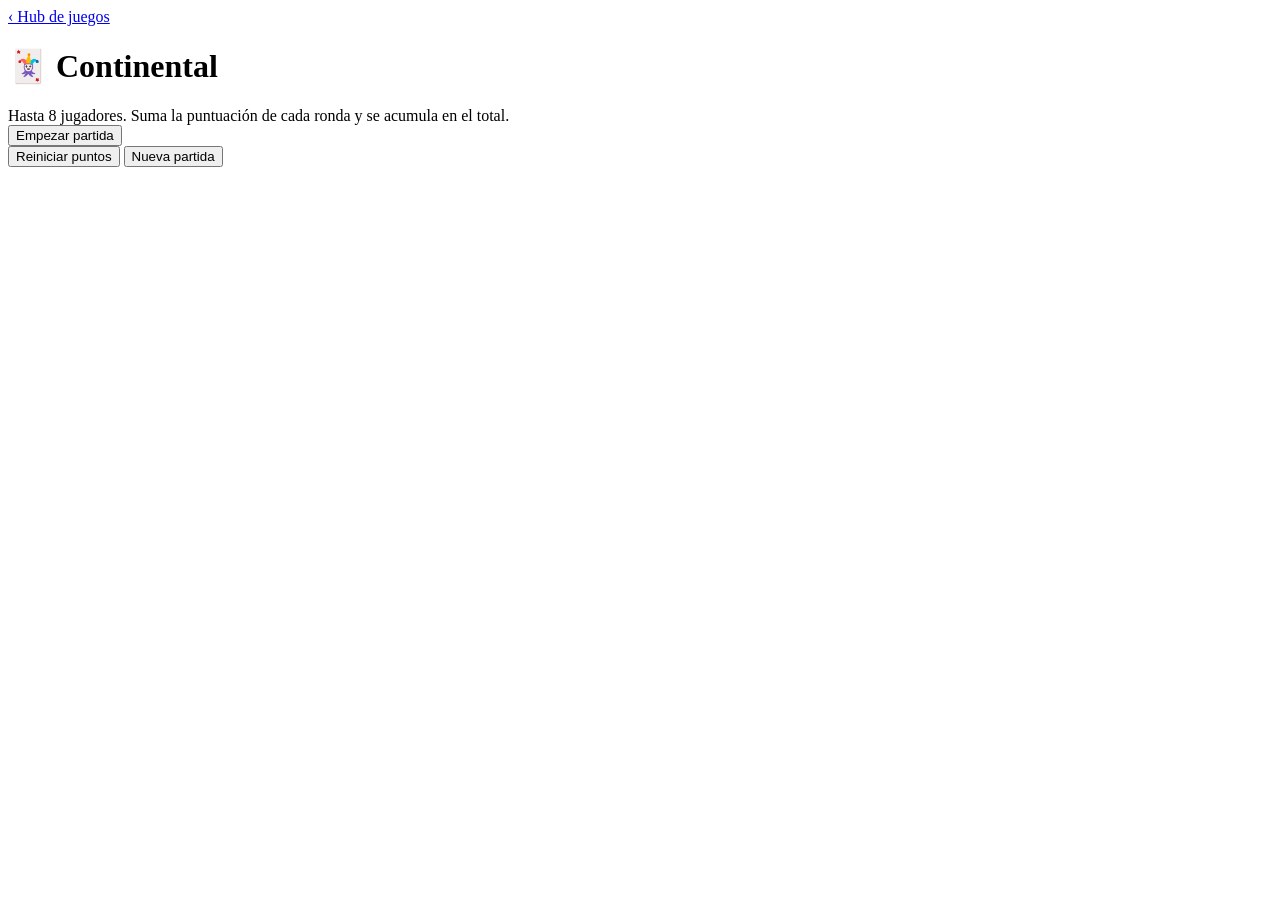
==== continental.html @ 879f1ace "Add files via upload" ====
<!DOCTYPE html>
<html lang="es">
<head>
<meta charset="UTF-8">
<meta name="viewport" content="width=device-width, initial-scale=1.0, maximum-scale=1.0">
<title>Continental · Marcador</title>
<link rel="manifest" href="manifest.json">
<meta name="theme-color" content="#122e26">
<link rel="apple-touch-icon" href="assets/icon-192.png">
<link rel="stylesheet" href="css/style.css">
</head>
<body>
<a class="back" href="index.html">‹ Hub de juegos</a>
<h1>🃏 Continental</h1>
<div class="sub">Hasta 8 jugadores. Suma la puntuación de cada ronda y se acumula en el total.</div>

<div id="setup">
  <div id="setupInputs"></div>
  <button class="btn" id="startBtn">Empezar partida</button>
</div>

<div id="winnerBanner"></div>
<div id="players"></div>

<div class="toolbar hidden" id="toolbar">
  <button class="btn secondary" id="resetBtn">Reiniciar puntos</button>
  <button class="btn secondary" id="newGameBtn">Nueva partida</button>
</div>

<script src="js/scorer.js"></script>
<script>
initScorer({
  gameId: 'continental',
  gameName: 'Continental',
  maxPlayers: 8,
  minPlayers: 2,
  lowWins: true,
  trackPhases: false
});
if('serviceWorker' in navigator){ navigator.serviceWorker.register('sw.js'); }
</script>
</body>
</html>
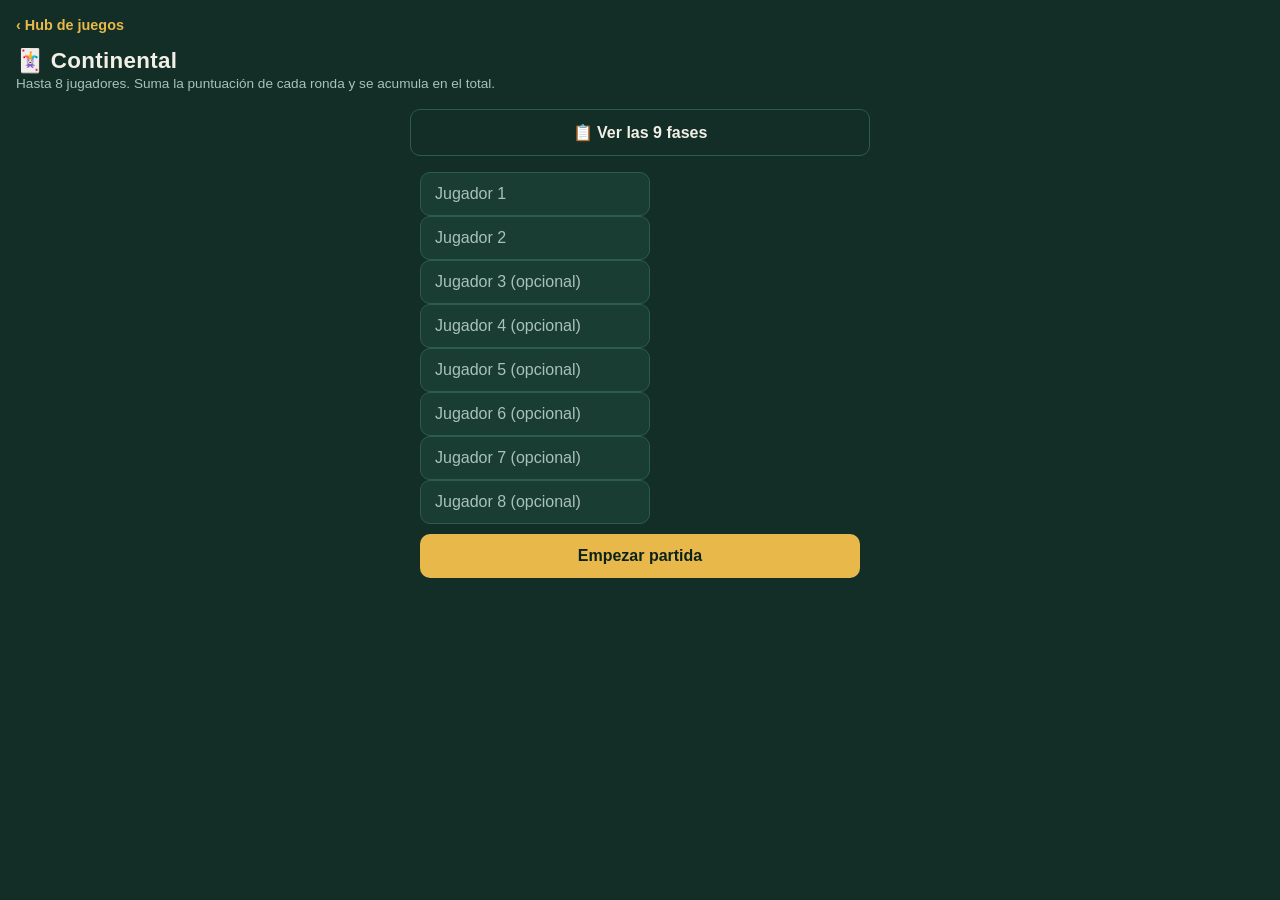
==== commit c1b1f9dd: "Add files via upload" ====
--- a/continental.html
+++ b/continental.html
@@ -35,7 +35,19 @@
   maxPlayers: 8,
   minPlayers: 2,
   lowWins: true,
-  trackPhases: false
+  trackPhases: true,
+  maxPhases: 9,
+  phases: [
+    'Fase 1: (pon aquí la descripción real)',
+    'Fase 2: (pon aquí la descripción real)',
+    'Fase 3: (pon aquí la descripción real)',
+    'Fase 4: (pon aquí la descripción real)',
+    'Fase 5: (pon aquí la descripción real)',
+    'Fase 6: (pon aquí la descripción real)',
+    'Fase 7: (pon aquí la descripción real)',
+    'Fase 8: (pon aquí la descripción real)',
+    'Fase 9: (pon aquí la descripción real)'
+  ]
 });
 if('serviceWorker' in navigator){ navigator.serviceWorker.register('sw.js'); }
 </script>
--- a/css/style.css
+++ b/css/style.css
@@ -0,0 +1,247 @@
+:root{
+  --felt: #122e26;
+  --panel: #1a3d33;
+  --panel-light: #234a3e;
+  --line: #2d5c4c;
+  --ink: #f2f0e6;
+  --muted: #a9c2b8;
+  --gold: #e8b94a;
+  --red: #e63946;
+  --blue: #4d7ea8;
+  --teal: #2a9d8f;
+  --purple: #9d6fd6;
+  --orange: #f4845f;
+  --pink: #d6336c;
+  --cyan: #3aafa9;
+  --yellow: #e8b94a;
+}
+*{box-sizing:border-box;}
+html,body{margin:0;}
+body{
+  font-family: -apple-system, "Segoe UI", Roboto, sans-serif;
+  background: var(--felt) url('assets/juego.png');
+  background-size: 240px 240px;
+  color: var(--ink);
+  min-height: 100vh;
+  padding: 16px;
+  padding-bottom: 40px;
+}
+a{color:inherit; text-decoration:none;}
+.back{
+  display:inline-flex;
+  align-items:center;
+  gap:6px;
+  color: var(--gold);
+  font-weight:700;
+  font-size: 0.9rem;
+  margin-bottom: 10px;
+}
+h1{
+  font-size: 1.4rem;
+  font-weight: 800;
+  letter-spacing: 0.3px;
+  margin: 4px 0 2px;
+  display:flex;
+  align-items:center;
+  gap:8px;
+}
+.sub{
+  color: var(--muted);
+  font-size: 0.85rem;
+  margin-bottom: 18px;
+  max-width: 520px;
+}
+/* ---- Hub ---- */
+.hub-grid{
+  display:grid;
+  grid-template-columns: repeat(auto-fit, minmax(150px,1fr));
+  gap: 14px;
+  max-width: 720px;
+  margin: 0 auto;
+}
+.chip{
+  background: var(--panel);
+  border-radius: 16px;
+  padding: 20px 16px;
+  border: 1px solid var(--line);
+  border-top: 6px solid var(--chip-accent, var(--gold));
+  display:flex;
+  flex-direction:column;
+  gap:6px;
+  min-height: 110px;
+  justify-content:center;
+  transition: transform .12s ease;
+}
+.chip:active{ transform: scale(0.97); }
+.chip .icon{ font-size: 1.8rem; }
+.chip .title{ font-weight:800; font-size:1.05rem; }
+.chip .meta{ color: var(--muted); font-size: 0.78rem; }
+.chip.soon{
+  opacity: 0.55;
+  border-top-color: var(--line);
+}
+/* ---- Setup form ---- */
+#setup{
+  display:flex;
+  flex-direction:column;
+  gap:10px;
+  max-width: 440px;
+  margin: 0 auto 20px;
+}
+#setup input{
+  background: var(--panel);
+  border: 1px solid var(--line);
+  border-radius: 10px;
+  padding: 12px 14px;
+  color: var(--ink);
+  font-size: 1rem;
+}
+#setup input::placeholder{color:var(--muted);}
+.btn{
+  border:none;
+  border-radius: 10px;
+  padding: 13px 16px;
+  font-size: 1rem;
+  font-weight: 700;
+  cursor:pointer;
+  color: #0c231b;
+  background: var(--gold);
+}
+.btn.secondary{
+  background: transparent;
+  border: 1px solid var(--line);
+  color: var(--ink);
+}
+.btn.small{
+  padding: 8px 10px;
+  font-size: 0.85rem;
+}
+.btn.ghost{
+  background: transparent;
+  border: none;
+  color: var(--muted);
+  padding: 6px 8px;
+  font-size: 0.85rem;
+}
+/* ---- Player cards ---- */
+#players{
+  display:grid;
+  grid-template-columns: repeat(auto-fit, minmax(150px,1fr));
+  gap: 12px;
+  max-width: 980px;
+  margin: 0 auto;
+}
+.card{
+  background: var(--panel);
+  border-radius: 14px;
+  padding: 14px;
+  border: 1px solid var(--line);
+  border-top: 6px solid var(--c-accent);
+  display:flex;
+  flex-direction:column;
+  gap:8px;
+}
+.card .name{
+  font-weight: 800;
+  font-size: 1.02rem;
+}
+.card .total{
+  font-family: "SF Mono", Menlo, monospace;
+  font-size: 2rem;
+  font-weight: 800;
+  line-height: 1;
+}
+.card .phase-label{
+  color: var(--muted);
+  font-size: 0.72rem;
+}
+.phase-row{
+  display:flex;
+  align-items:center;
+  gap:6px;
+  background: var(--panel-light);
+  border-radius: 8px;
+  padding: 6px 8px;
+  font-size: 0.82rem;
+}
+.phase-row .btn.small{ padding: 4px 8px; font-size: 0.78rem; }
+.addrow{ display:flex; gap:6px; }
+.addrow input{
+  flex:1;
+  min-width:0;
+  background: #0e2119;
+  border: 1px solid var(--line);
+  border-radius: 8px;
+  padding: 10px;
+  color: var(--ink);
+  font-size: 1rem;
+  text-align:center;
+}
+.history{
+  display:flex;
+  flex-wrap:wrap;
+  gap:4px;
+  font-size: 0.72rem;
+  color: var(--muted);
+}
+.history span{
+  background: #0e2119;
+  padding: 2px 6px;
+  border-radius: 6px;
+}
+.toolbar{
+  max-width: 980px;
+  margin: 18px auto 0;
+  display:flex;
+  justify-content:center;
+  flex-wrap:wrap;
+  gap:10px;
+}
+#winnerBanner{
+  max-width: 980px;
+  margin: 0 auto 14px;
+  background: var(--teal);
+  color: #0c231b;
+  padding: 12px 16px;
+  border-radius: 12px;
+  font-weight: 800;
+  text-align:center;
+  display:none;
+}
+#winnerBanner.win-banner{
+  background: var(--gold);
+  padding: 28px 16px;
+  animation: pop-in .35s ease;
+}
+#winnerBanner .win-title{
+  font-size: 2.2rem;
+  font-weight: 900;
+  line-height: 1.1;
+}
+#winnerBanner .win-sub{
+  font-size: 1rem;
+  margin-top: 6px;
+  font-weight: 700;
+}
+@keyframes pop-in{
+  0%{ transform: scale(0.85); opacity: 0; }
+  100%{ transform: scale(1); opacity: 1; }
+}
+.phases-panel{
+  background: var(--panel);
+  border: 1px solid var(--line);
+  border-radius: 10px;
+  margin-top: 8px;
+  padding: 4px 14px;
+}
+.phases-list{
+  margin: 8px 0;
+  padding-left: 20px;
+  color: var(--ink);
+  font-size: 0.88rem;
+  display:flex;
+  flex-direction:column;
+  gap:6px;
+}
+.phases-list li{ padding: 2px 0; }
+.hidden{display:none;}
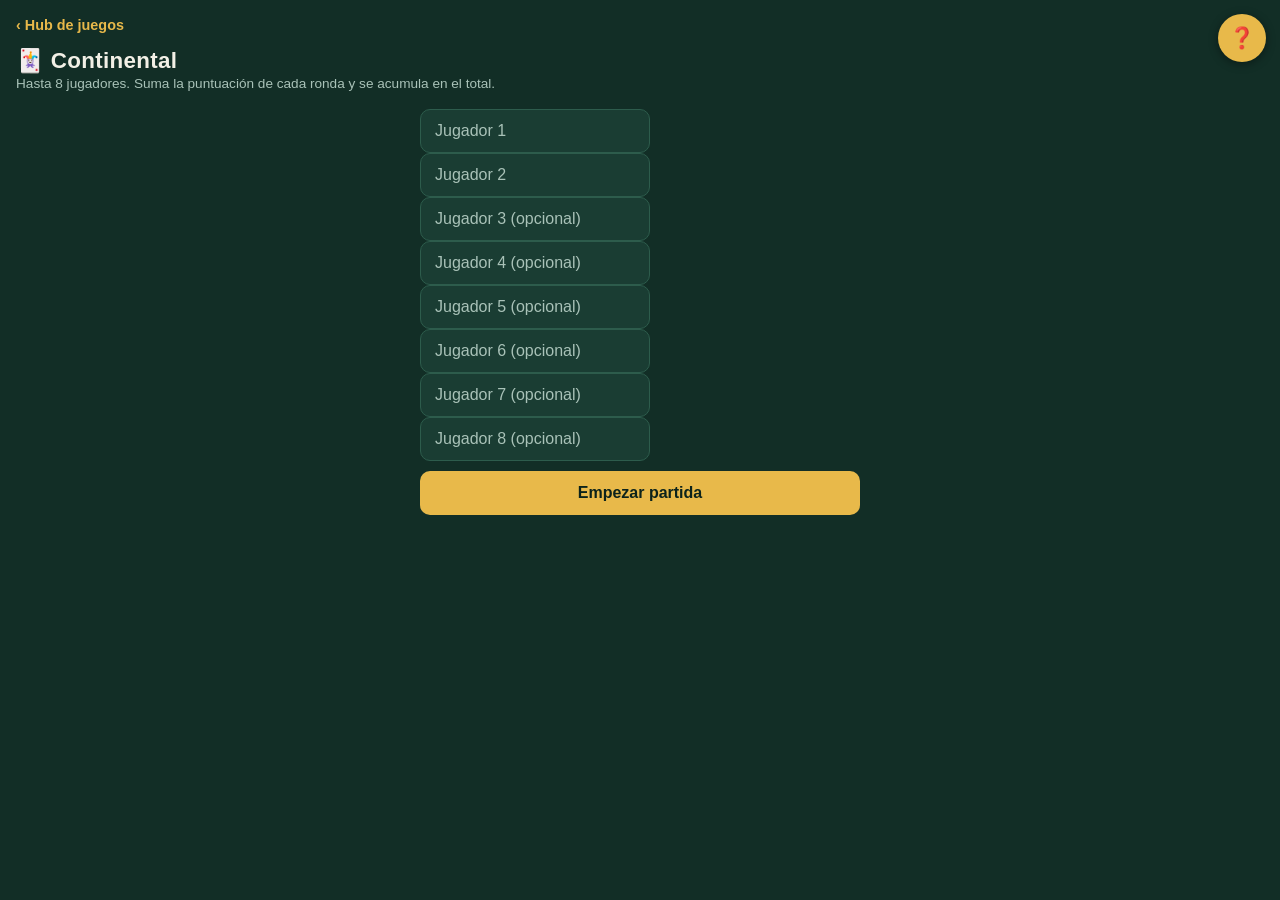
==== commit 67805438: "Add files via upload" ====
--- a/continental.html
+++ b/continental.html
@@ -11,8 +11,8 @@
 </head>
 <body>
 <a class="back" href="index.html">‹ Hub de juegos</a>
-<h1>🃏 Continental</h1>
-<div class="sub">Hasta 8 jugadores. Suma la puntuación de cada ronda y se acumula en el total.</div>
+<h1 id="pageTitle">🃏 Continental</h1>
+<div class="sub" id="pageSub">Hasta 8 jugadores. Suma la puntuación de cada ronda y se acumula en el total.</div>
 
 <div id="setup">
   <div id="setupInputs"></div>
--- a/css/style.css
+++ b/css/style.css
@@ -143,11 +143,11 @@
 }
 .card .name{
   font-weight: 800;
-  font-size: 1.02rem;
+  font-size: 1.15rem;
 }
 .card .total{
   font-family: "SF Mono", Menlo, monospace;
-  font-size: 2rem;
+  font-size: 2.3rem;
   font-weight: 800;
   line-height: 1;
 }
@@ -158,13 +158,20 @@
 .phase-row{
   display:flex;
   align-items:center;
-  gap:6px;
+  gap:8px;
   background: var(--panel-light);
   border-radius: 8px;
-  padding: 6px 8px;
-  font-size: 0.82rem;
-}
-.phase-row .btn.small{ padding: 4px 8px; font-size: 0.78rem; }
+  padding: 8px 10px;
+  font-size: 1.05rem;
+  font-weight: 700;
+}
+.phase-row span{ flex:1; text-align:center; }
+.phase-row .btn.small{
+  padding: 8px 14px;
+  font-size: 1.1rem;
+  font-weight: 800;
+  min-width: 42px;
+}
 .addrow{ display:flex; gap:6px; }
 .addrow input{
   flex:1;
@@ -238,10 +245,122 @@
   margin: 8px 0;
   padding-left: 20px;
   color: var(--ink);
-  font-size: 0.88rem;
-  display:flex;
-  flex-direction:column;
-  gap:6px;
+  font-size: 1rem;
+  line-height: 1.4;
+  display:flex;
+  flex-direction:column;
+  gap:8px;
 }
 .phases-list li{ padding: 2px 0; }
+.rules-list{
+  margin: 8px 0;
+  padding-left: 18px;
+  color: var(--ink);
+  font-size: 0.98rem;
+  line-height: 1.4;
+  display:flex;
+  flex-direction:column;
+  gap:10px;
+  list-style: disc;
+}
+.rules-list li b{ color: var(--gold); }
+.rules-note{
+  color: var(--muted);
+  font-size: 0.82rem;
+  margin: 8px 0;
+  line-height: 1.4;
+}
+.help-fab{
+  position: fixed;
+  top: 14px;
+  right: 14px;
+  z-index: 40;
+  width: 48px;
+  height: 48px;
+  border-radius: 50%;
+  border: none;
+  background: var(--gold);
+  color: #0c231b;
+  font-size: 1.3rem;
+  font-weight: 800;
+  box-shadow: 0 2px 10px rgba(0,0,0,0.4);
+  cursor: pointer;
+}
+.help-overlay{
+  position: fixed;
+  inset: 0;
+  background: rgba(6,16,13,0.85);
+  z-index: 50;
+  display: flex;
+  align-items: flex-start;
+  justify-content: center;
+  padding: 60px 14px 14px;
+  overflow-y: auto;
+}
+.help-overlay.hidden{ display: none; }
+.help-card{
+  position: relative;
+  background: var(--panel);
+  border: 1px solid var(--line);
+  border-radius: 16px;
+  padding: 20px;
+  max-width: 520px;
+  width: 100%;
+}
+.help-card h2{
+  font-size: 1.05rem;
+  color: var(--gold);
+  margin: 18px 0 6px;
+}
+.help-card h2:first-child{ margin-top: 4px; }
+.help-close{
+  position: absolute;
+  top: 8px;
+  right: 8px;
+  background: transparent;
+  border: none;
+  color: var(--ink);
+  font-size: 1.4rem;
+  cursor: pointer;
+  padding: 6px 10px;
+}
+.confirm-overlay{
+  position: fixed;
+  inset: 0;
+  background: rgba(6,16,13,0.85);
+  z-index: 60;
+  display: flex;
+  align-items: center;
+  justify-content: center;
+  padding: 16px;
+}
+.confirm-overlay.hidden{ display: none; }
+.confirm-card{
+  background: var(--panel);
+  border: 1px solid var(--line);
+  border-radius: 16px;
+  padding: 22px;
+  max-width: 380px;
+  width: 100%;
+  text-align: center;
+  animation: pop-in .2s ease;
+}
+.confirm-title{
+  font-size: 1.15rem;
+  font-weight: 800;
+  color: var(--gold);
+  margin-bottom: 8px;
+}
+.confirm-message{
+  font-size: 0.98rem;
+  color: var(--ink);
+  line-height: 1.4;
+  margin-bottom: 18px;
+}
+.confirm-actions{
+  display: flex;
+  gap: 10px;
+  justify-content: center;
+}
+.confirm-actions .btn{ flex: 1; }
 .hidden{display:none;}
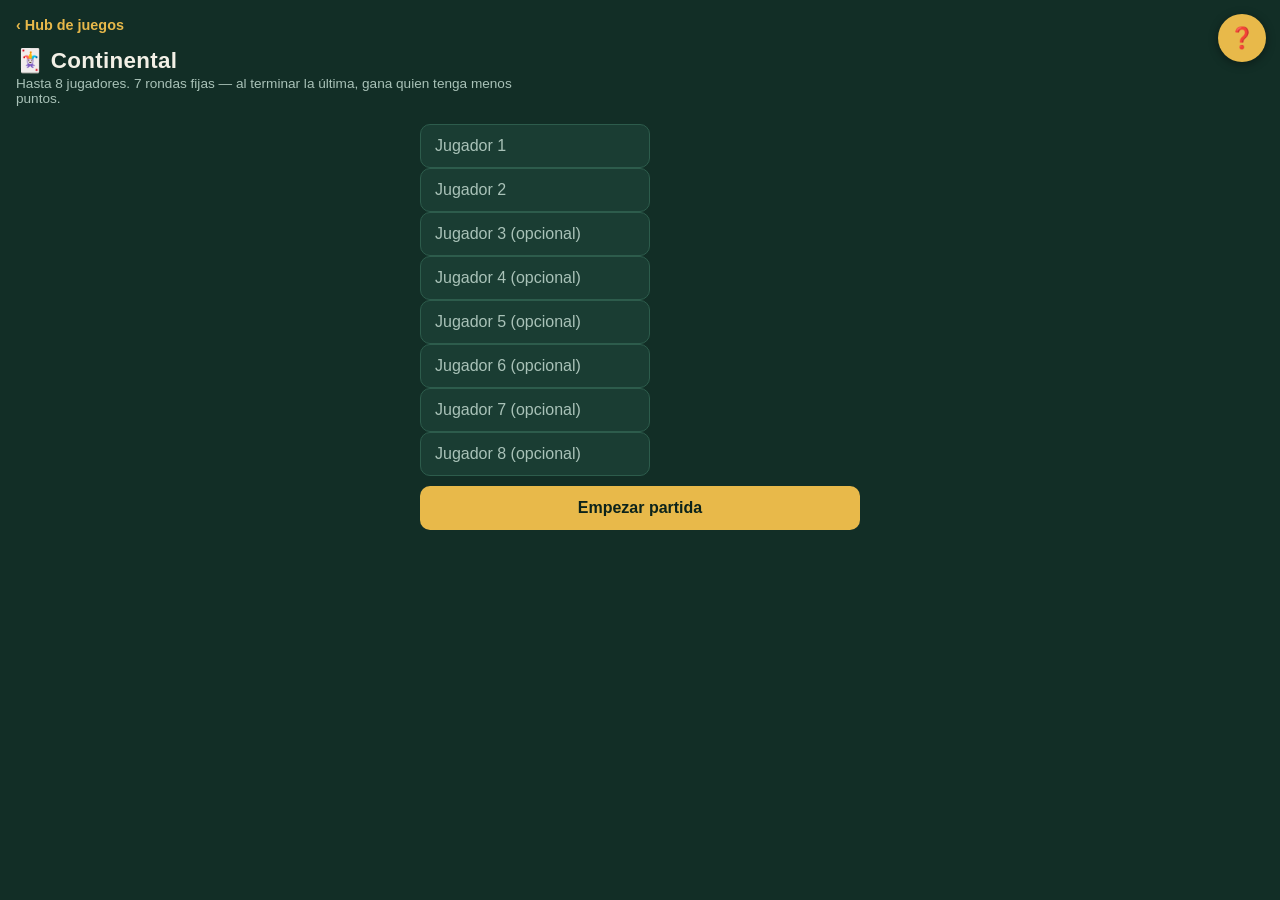
==== commit 6ce4f8e4: "Add files via upload" ====
--- a/continental.html
+++ b/continental.html
@@ -12,7 +12,7 @@
 <body>
 <a class="back" href="index.html">‹ Hub de juegos</a>
 <h1 id="pageTitle">🃏 Continental</h1>
-<div class="sub" id="pageSub">Hasta 8 jugadores. Suma la puntuación de cada ronda y se acumula en el total.</div>
+<div class="sub" id="pageSub">Hasta 8 jugadores. 7 rondas fijas — al terminar la última, gana quien tenga menos puntos.</div>
 
 <div id="setup">
   <div id="setupInputs"></div>
@@ -35,18 +35,32 @@
   maxPlayers: 8,
   minPlayers: 2,
   lowWins: true,
-  trackPhases: true,
-  maxPhases: 9,
-  phases: [
-    'Fase 1: (pon aquí la descripción real)',
-    'Fase 2: (pon aquí la descripción real)',
-    'Fase 3: (pon aquí la descripción real)',
-    'Fase 4: (pon aquí la descripción real)',
-    'Fase 5: (pon aquí la descripción real)',
-    'Fase 6: (pon aquí la descripción real)',
-    'Fase 7: (pon aquí la descripción real)',
-    'Fase 8: (pon aquí la descripción real)',
-    'Fase 9: (pon aquí la descripción real)'
+  fixedRounds: 7,
+  roundInfo: [
+    { cards: 6, phase: 'dos tríos' },
+    { cards: 7, phase: 'un trío y una escalera' },
+    { cards: 8, phase: 'dos escaleras' },
+    { cards: 9, phase: 'tres tríos' },
+    { cards: 10, phase: 'dos tríos y una escalera' },
+    { cards: 11, phase: 'un trío y dos escaleras' },
+    { cards: 12, phase: 'tres escaleras' }
+  ],
+  helpSections: [
+    {
+      label: '🃏 Las 7 rondas',
+      title: '🃏 Las 7 rondas de Continental',
+      type: 'blocks',
+      blocks: [
+        { heading: 'Ronda 1', lines: ['Se reparten 6 cartas. Hay que hacer dos tríos.'] },
+        { heading: 'Ronda 2', lines: ['Se reparten 7 cartas. Un trío y una escalera.'] },
+        { heading: 'Ronda 3', lines: ['Se reparten 8 cartas. Dos escaleras.'] },
+        { heading: 'Ronda 4', lines: ['Se reparten 9 cartas. Tres tríos.'] },
+        { heading: 'Ronda 5', lines: ['Se reparten 10 cartas. Dos tríos y una escalera.'] },
+        { heading: 'Ronda 6', lines: ['Se reparten 11 cartas. Un trío y dos escaleras.'] },
+        { heading: 'Ronda 7', lines: ['Se reparten 12 cartas. Tres escaleras.'] },
+        { heading: null, lines: ['Al cerrar un jugador la ronda quedándose sin cartas, se cuentan los puntos y empieza la siguiente ronda para todos. Al terminar la 7ª, gana quien tenga menos puntos en total.'] }
+      ]
+    }
   ]
 });
 if('serviceWorker' in navigator){ navigator.serviceWorker.register('sw.js'); }
--- a/css/style.css
+++ b/css/style.css
@@ -363,4 +363,105 @@
   justify-content: center;
 }
 .confirm-actions .btn{ flex: 1; }
-.hidden{display:none;}
+.help-menu{
+  display: flex;
+  flex-direction: column;
+  gap: 10px;
+  margin-top: 4px;
+}
+.help-menu-btn{ width: 100%; text-align: center; }
+.help-back{
+  margin-bottom: 14px;
+}
+.help-subhead{
+  color: var(--gold);
+  font-size: 0.98rem;
+  margin: 16px 0 4px;
+}
+.help-subhead:first-child{ margin-top: 0; }
+.help-text{
+  color: var(--ink);
+  font-size: 0.95rem;
+  line-height: 1.45;
+  margin: 4px 0;
+}
+.help-bullets{
+  margin: 4px 0;
+  padding-left: 20px;
+  color: var(--ink);
+  font-size: 0.95rem;
+  line-height: 1.5;
+  display: flex;
+  flex-direction: column;
+  gap: 4px;
+}
+.pirate-btn{
+  width: 100%;
+  background: var(--panel-light);
+  border: 1px solid var(--line);
+  color: var(--ink);
+}
+.pirate-card{
+  background: #0e2119;
+  border: 1px dashed var(--gold);
+  border-radius: 8px;
+  padding: 6px 10px;
+  text-align: center;
+  font-weight: 700;
+  color: var(--gold);
+  font-size: 0.9rem;
+}
+#roundSelectorWrap{
+  margin: 4px 0 8px;
+}
+.rounds-label{
+  color: var(--muted);
+  font-size: 0.85rem;
+  margin-bottom: 6px;
+}
+.rounds-chips{
+  display: flex;
+  gap: 8px;
+  flex-wrap: wrap;
+}
+.round-chip{
+  background: var(--panel);
+  border: 1px solid var(--line);
+  color: var(--ink);
+  border-radius: 999px;
+  padding: 10px 16px;
+  font-size: 1rem;
+  font-weight: 700;
+  cursor: pointer;
+}
+.round-chip.active{
+  background: var(--gold);
+  border-color: var(--gold);
+  color: #0c231b;
+}
+.round-btn{
+  font-size: 1.05rem;
+}
+.round-info-box{
+  max-width: 980px;
+  margin: 0 auto 14px;
+  background: var(--panel);
+  border: 1px solid var(--gold);
+  border-radius: 12px;
+  padding: 12px 16px;
+  text-align: center;
+  font-size: 1rem;
+  color: var(--ink);
+}
+.round-info-box b{ color: var(--gold); }
+.turn-dot{
+  display: inline-block;
+  width: 10px;
+  height: 10px;
+  border-radius: 50%;
+  background: var(--gold);
+  margin-right: 6px;
+  vertical-align: middle;
+  box-shadow: 0 0 6px var(--gold);
+}
+.hidden{display:none !important;}
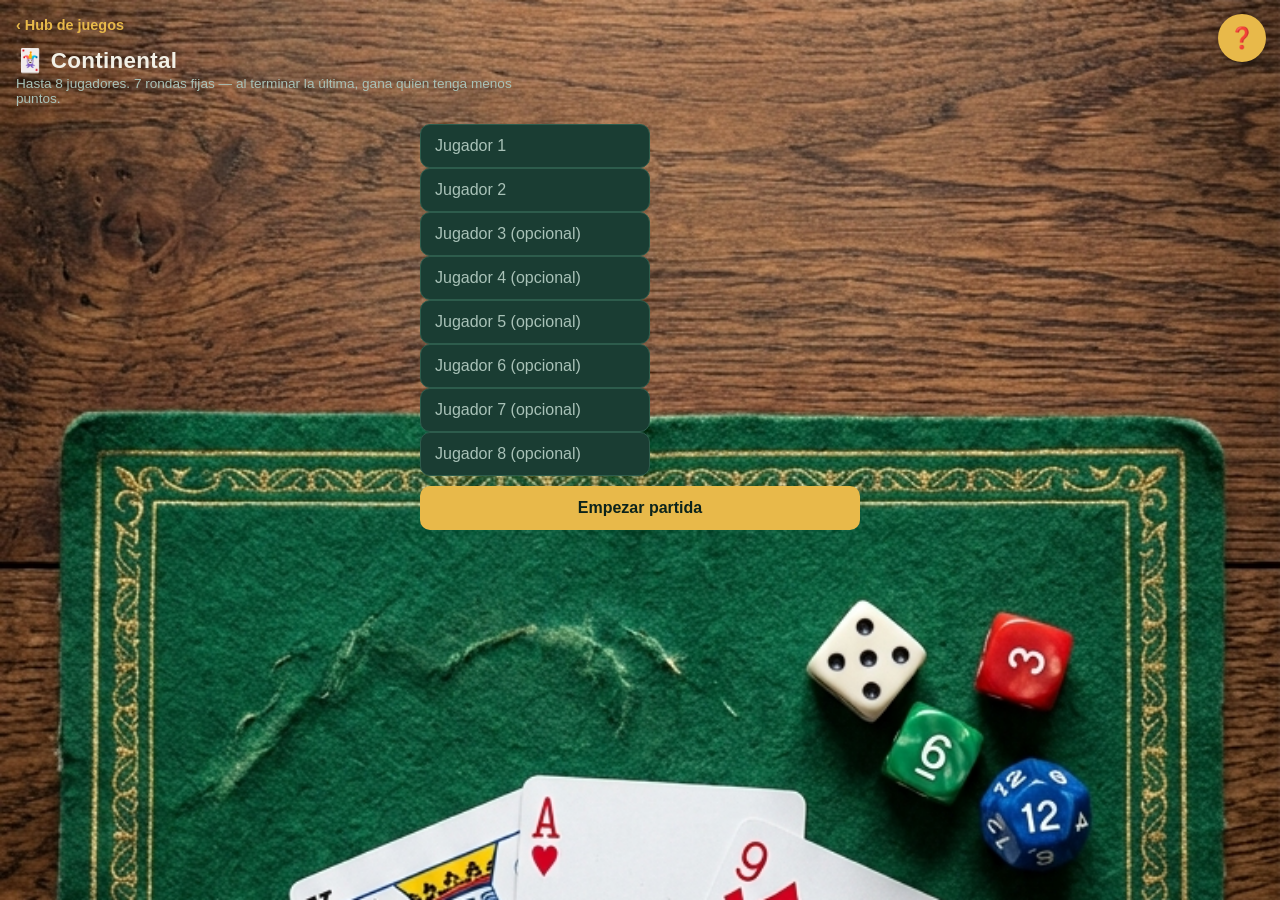
==== commit d9302faa: "Add files via upload" ====
--- a/continental.html
+++ b/continental.html
@@ -31,6 +31,7 @@
 <script>
 initScorer({
   gameId: 'continental',
+  background: 'assets/bg-continental.png',
   gameName: 'Continental',
   maxPlayers: 8,
   minPlayers: 2,
--- a/css/style.css
+++ b/css/style.css
@@ -19,8 +19,8 @@
 html,body{margin:0;}
 body{
   font-family: -apple-system, "Segoe UI", Roboto, sans-serif;
-  background: var(--felt) url('assets/juego.png');
-  background-size: 240px 240px;
+  background: var(--felt) url('../assets/juego.png') no-repeat center center fixed;
+  background-size: cover;
   color: var(--ink);
   min-height: 100vh;
   padding: 16px;
